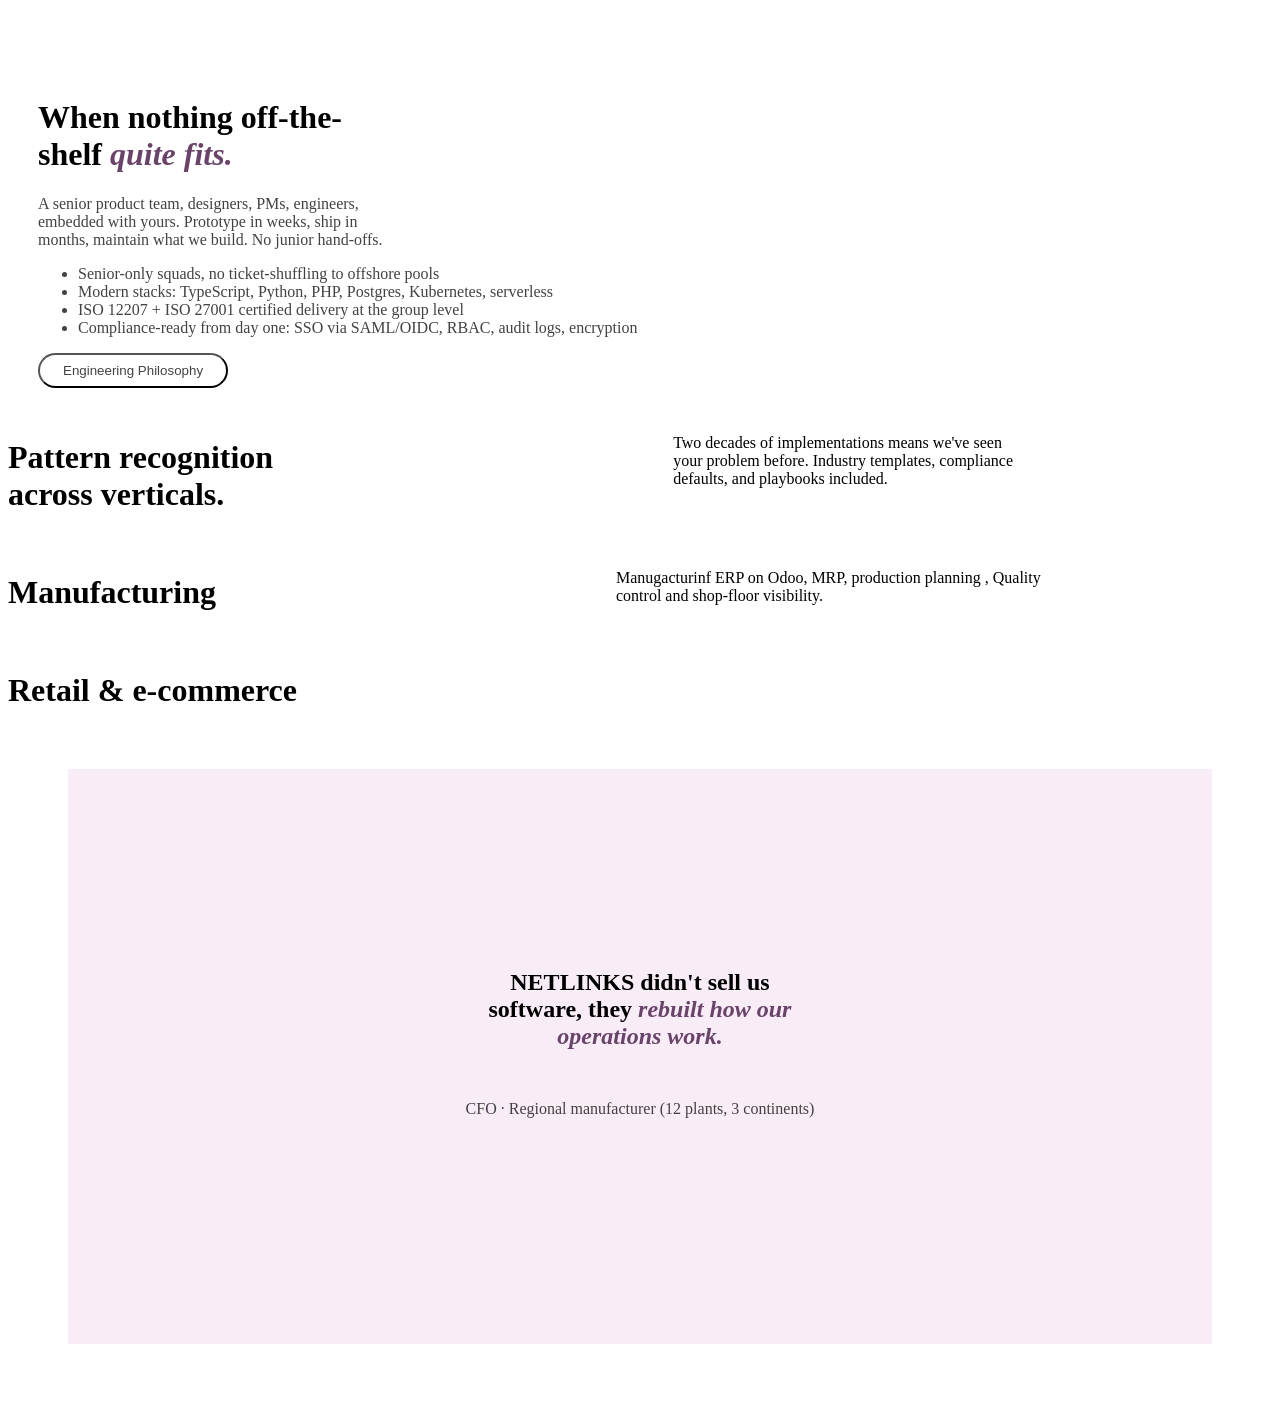
==== index.html @ 59aa3244 "Add initial HTML and CSS files for the Netlinks project" ====
<!doctype html>
<html lang="en">
  <head>
    <meta charset="UTF-8" />
    <meta name="viewport" content="width=device-width, initial-scale=1.0" />
    <title>Document</title>
    <link rel="stylesheet" href="style.css" />
  </head>
  <body>
    <div class="whole">
      <div class="content">
        <h1>
          When nothing off-the- <br />shelf
          <span id="fits">quite fits.</span>
        </h1>
        <p>
          A senior product team, designers, PMs, engineers,<br />
          embedded with yours. Prototype in weeks, ship in <br />
          months, maintain what we build. No junior hand-offs.
        </p>
        <ul>
          <li>Senior-only squads, no ticket-shuffling to offshore pools</li>
          <li>
            Modern stacks: TypeScript, Python, PHP, Postgres, Kubernetes,
            serverless
          </li>
          <li>ISO 12207 + ISO 27001 certified delivery at the group level</li>
          <li>
            Compliance-ready from day one: SSO via SAML/OIDC, RBAC, audit logs,
            encryption
          </li>
        </ul>
        <button><a href="">Engineering Philosophy</a></button>
      </div>
      <div>
        <img
          src="https://netlinks.net/illustrations/home-feature-engineering-1280.webp"
          alt=""
        />
      </div>
    </div>

    <div>
      <div class="divas" style="display: flex">
        <h1>Pattern recognition <br />across verticals.</h1>
        <p>
          Two decades of implementations means we've seen <br />
          your problem before. Industry templates, compliance <br />defaults,
          and playbooks included.
        </p>
      </div>
      <br />

      <div class="divas">
        <h1>Manufacturing</h1>
        <p>
          Manugacturinf ERP on Odoo, MRP, production planning , Quality <br />
          control and shop-floor visibility.
        </p>
      </div>
      <br />

      <div>
        <h1>Retail & e-commerce</h1>
      </div>
    </div>

    <section id="section">
      <h1>
        NETLINKS didn't sell us <br />software, they
        <span id="fits"
          >rebuilt how our <br />
          operations work.</span
        >
      </h1>
      <p>CFO · Regional manufacturer (12 plants, 3 continents)</p>
    </section>
  </body>
</html>
---- style.css ----
.whole{
display: flex;
padding-top: 40px;
}
.whole img{
    width: 750px;
}
.content p{
    color: hsl(0, 2%, 26%);
}
.content li{
    color: hsl(0, 2%, 26%);
}
.whole button{
    padding: 8px 23px;
    border-radius: 20px;
    border: color(#605959);
    background-color: white;
    
}
.whole a{
    text-decoration: none;
    color: hsl(0, 2%, 26%);
    
}

#fits{
    color: #694369;
    font-style: italic;
}

.content{
    justify-content: space-between;

    padding: 30px;
}
#section{
    background-color: lch(94.76% 6.27 324.62);
    text-align: center;
    margin: 60px;
    padding: 180px;
}
#section p{
    color: hsl(0, 2%, 26%);
    padding: 30px;
}


.divas{
    display: flex;
    gap: 400px; 
    border: 2px red;
}
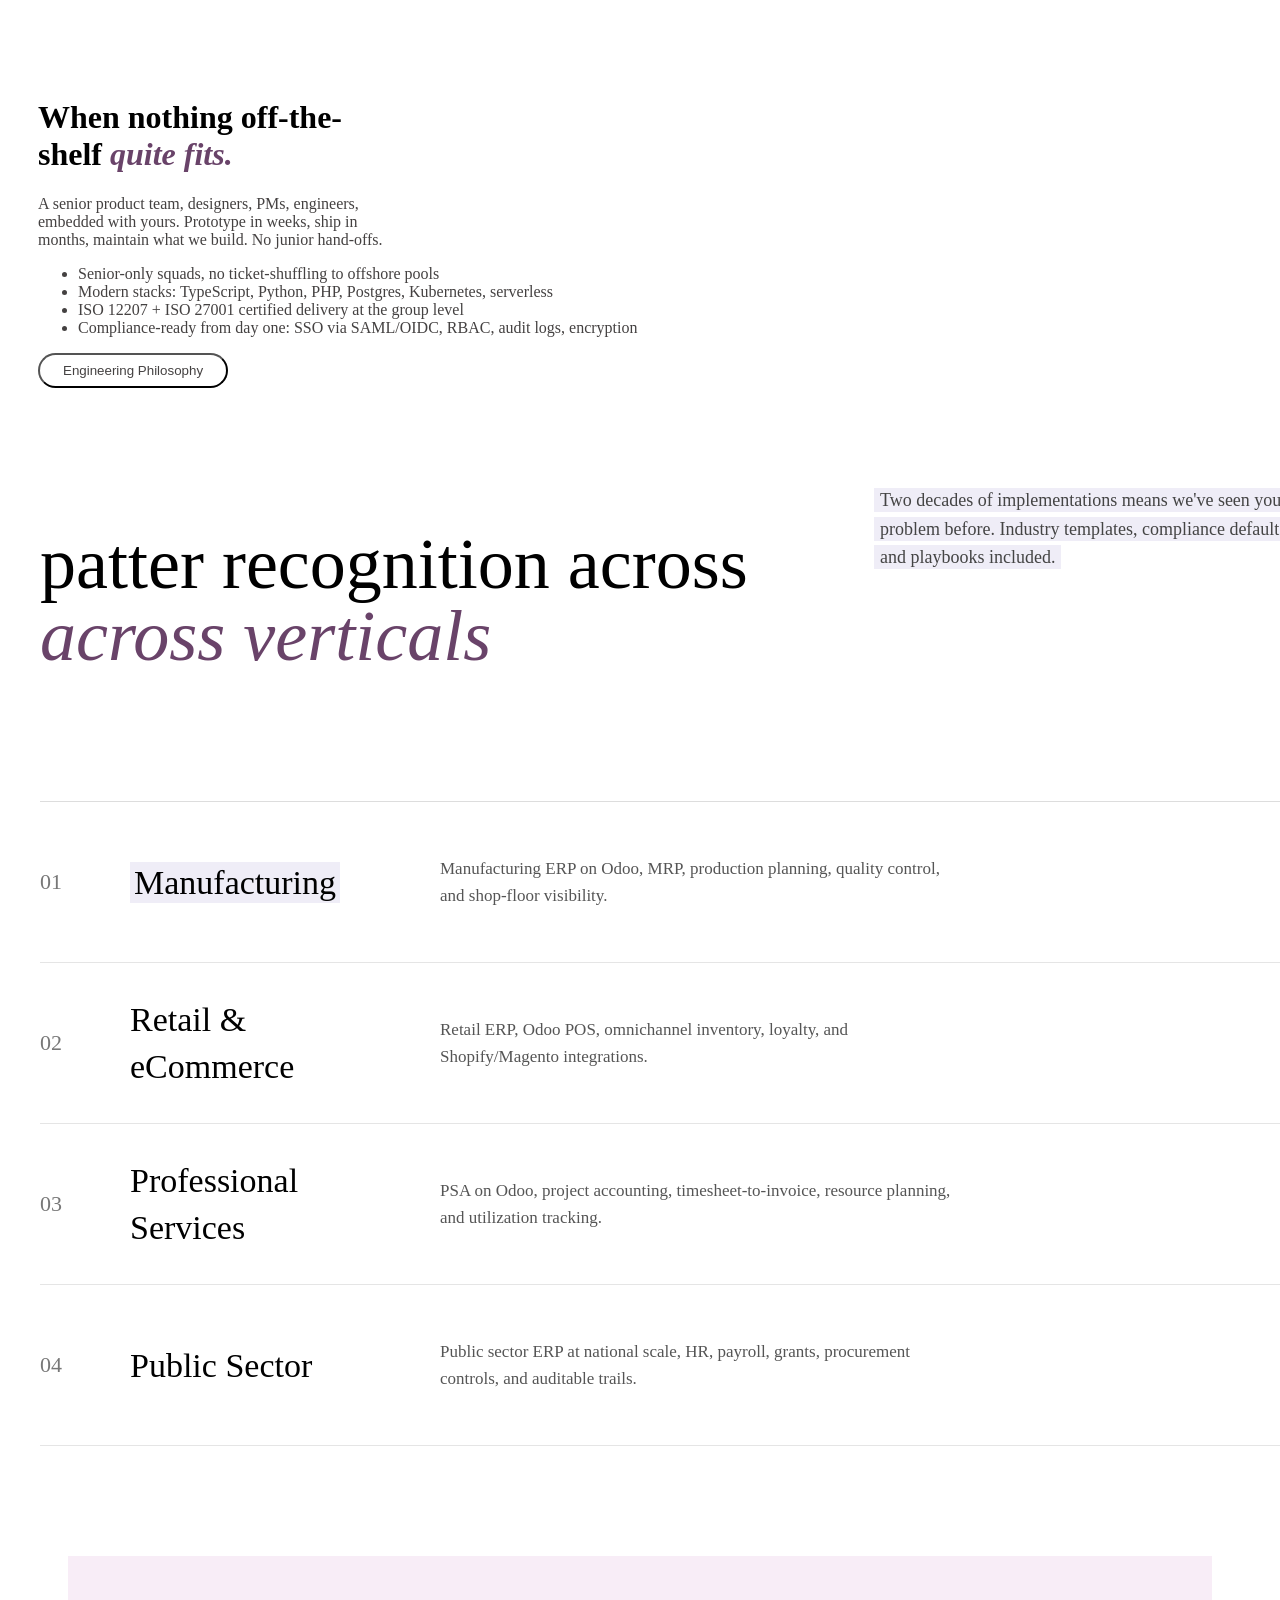
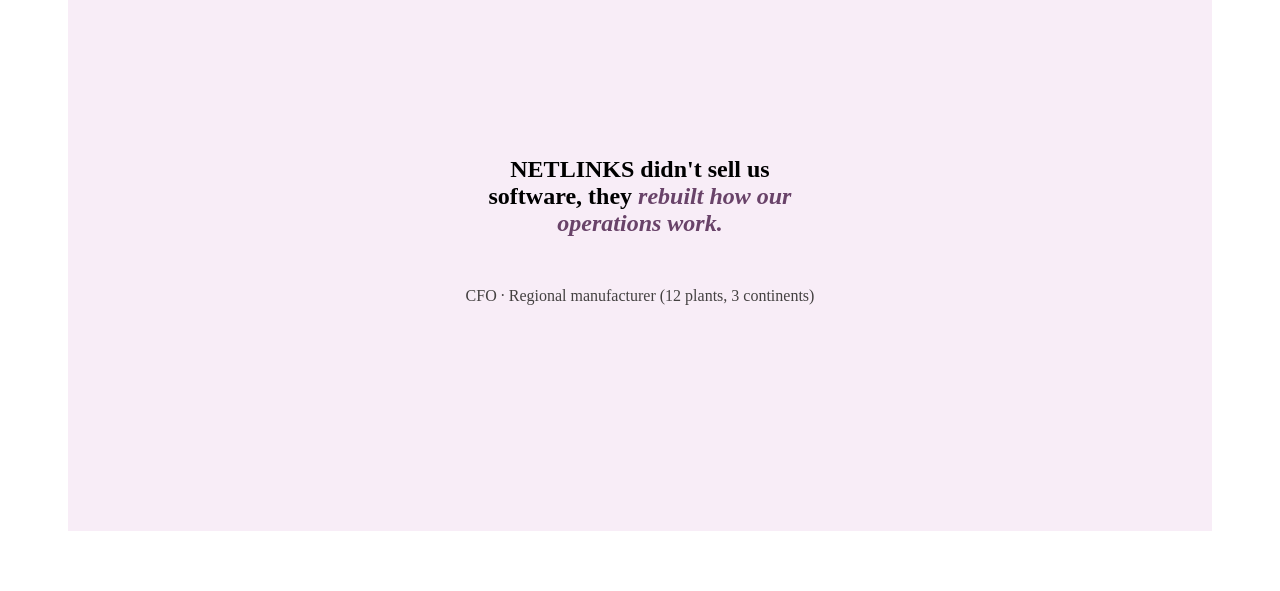
==== commit 0d386ff0: "first commit" ====
--- a/index.html
+++ b/index.html
@@ -39,31 +39,100 @@
         />
       </div>
     </div>
+    <!-- 2  -->
 
-    <div>
-      <div class="divas" style="display: flex">
-        <h1>Pattern recognition <br />across verticals.</h1>
-        <p>
-          Two decades of implementations means we've seen <br />
-          your problem before. Industry templates, compliance <br />defaults,
-          and playbooks included.
-        </p>
-      </div>
-      <br />
 
-      <div class="divas">
-        <h1>Manufacturing</h1>
-        <p>
-          Manugacturinf ERP on Odoo, MRP, production planning , Quality <br />
-          control and shop-floor visibility.
-        </p>
-      </div>
-      <br />
+<section class="verticals">
 
-      <div>
-        <h1>Retail & e-commerce</h1>
-      </div>
+    <div class="hero">
+        <div class="hero-left">
+            <h1 id="h1" >
+                patter recognition across <br>
+                <span id="fits">across verticals</span>
+            </h1>
+        </div>
+
+        <div class="hero-right">
+            <p>
+                <span class="highlight">
+                    Two decades of implementations means we've seen your
+                    problem before. Industry templates, compliance defaults,
+                    and playbooks included.
+                </span>
+            </p>
+        </div>
     </div>
+
+    <div class="list">
+
+        <a href="#" class="item active">
+            <div class="number">01</div>
+
+            <div class="title">
+                <span class="highlight">Manufacturing</span>
+            </div>
+
+            <div class="description">
+                Manufacturing ERP on Odoo, MRP, production planning,
+                quality control, and shop-floor visibility.
+            </div>
+
+            <div class="arrow">↗</div>
+        </a>
+
+        <a href="#" class="item">
+            <div class="number">02</div>
+
+            <div class="title">
+                Retail &<br>eCommerce
+            </div>
+
+            <div class="description">
+                Retail ERP, Odoo POS, omnichannel inventory,
+                loyalty, and Shopify/Magento integrations.
+            </div>
+
+            <div class="arrow">↗</div>
+        </a>
+
+        <a href="#" class="item">
+            <div class="number">03</div>
+
+            <div class="title">
+                Professional<br>Services
+            </div>
+
+            <div class="description">
+                PSA on Odoo, project accounting, timesheet-to-invoice,
+                resource planning, and utilization tracking.
+            </div>
+
+            <div class="arrow">↗</div>
+        </a>
+
+        <a href="#" class="item">
+            <div class="number">04</div>
+
+            <div class="title">
+                Public Sector
+            </div>
+
+            <div class="description">
+                Public sector ERP at national scale, HR, payroll,
+                grants, procurement controls, and auditable trails.
+            </div>
+
+            <div class="arrow">↗</div>
+        </a>
+
+    </div>
+
+</section>
+
+</body>
+</html>
+
+
 
     <section id="section">
       <h1>
--- a/style.css
+++ b/style.css
@@ -51,3 +51,152 @@
     gap: 400px; 
     border: 2px red;
 }
+.hero{
+    display:grid;
+    grid-template-columns:1.2fr .8fr;
+    gap:80px;
+    align-items:start;
+    margin-bottom:70px;
+}
+
+.hero h1{
+    font-size:72px;
+    line-height:1;
+    font-weight:400;
+}
+
+.hero em{
+    font-style:italic;
+    font-weight:300;
+}
+
+.highlight{
+    background:#efedf7;
+    padding:2px 6px;
+    display:inline;
+    box-decoration-break:clone;
+    -webkit-box-decoration-break:clone;
+}
+
+.hero-right{
+    display:flex;
+    justify-content:flex-end;
+}
+
+.hero-right p{
+    max-width:430px;
+    font-size:18px;
+    line-height:1.6;
+    color:#444;
+}
+
+.list{
+    border-top:1px solid #ddd;
+}
+
+.item{
+    display:grid;
+    grid-template-columns:70px 290px 1fr 60px;
+    align-items:center;
+    column-gap:20px;
+    text-decoration:none;
+    color:inherit;
+    min-height:160px;
+    border-bottom:1px solid #e5e5e5;
+    transition:.3s;
+}
+
+.item:hover{
+    background:#fafafa;
+}
+
+.number{
+    font-size:22px;
+    color:#777;
+}
+
+.title{
+    font-size:34px;
+    font-weight:400;
+    line-height:1.4;
+}
+
+.description{
+    max-width:520px;
+    font-size:17px;
+    color:#555;
+    line-height:1.6;
+}
+
+.arrow{
+    justify-self:end;
+    font-size:34px;
+    color:#999;
+    transition:.3s;
+}
+
+.item:hover .arrow{
+    transform:translate(6px,-6px);
+}
+
+.active .title .highlight{
+    padding:2px 4px;
+}
+#h1{
+    font-weight: 500px;
+}
+
+@media (max-width:1000px){
+
+.hero{
+    grid-template-columns:1fr;
+    gap:40px;
+}
+
+.hero h1{
+    font-size:56px;
+}
+
+.hero-right{
+    justify-content:flex-start;
+}
+
+.item{
+    grid-template-columns:60px 1fr;
+    row-gap:20px;
+    padding:30px 0;
+}
+
+.description{
+    grid-column:2;
+}
+
+.arrow{
+    display:none;
+}
+
+}
+
+@media (max-width:768px){
+
+.verticals{
+    padding:24px;
+}
+
+.hero h1{
+    font-size:44px;
+}
+
+.title{
+    font-size:28px;
+}
+
+.description{
+    font-size:16px;
+}
+
+}
+.verticals{
+    width:100%;
+    padding:50px 32px;
+}
